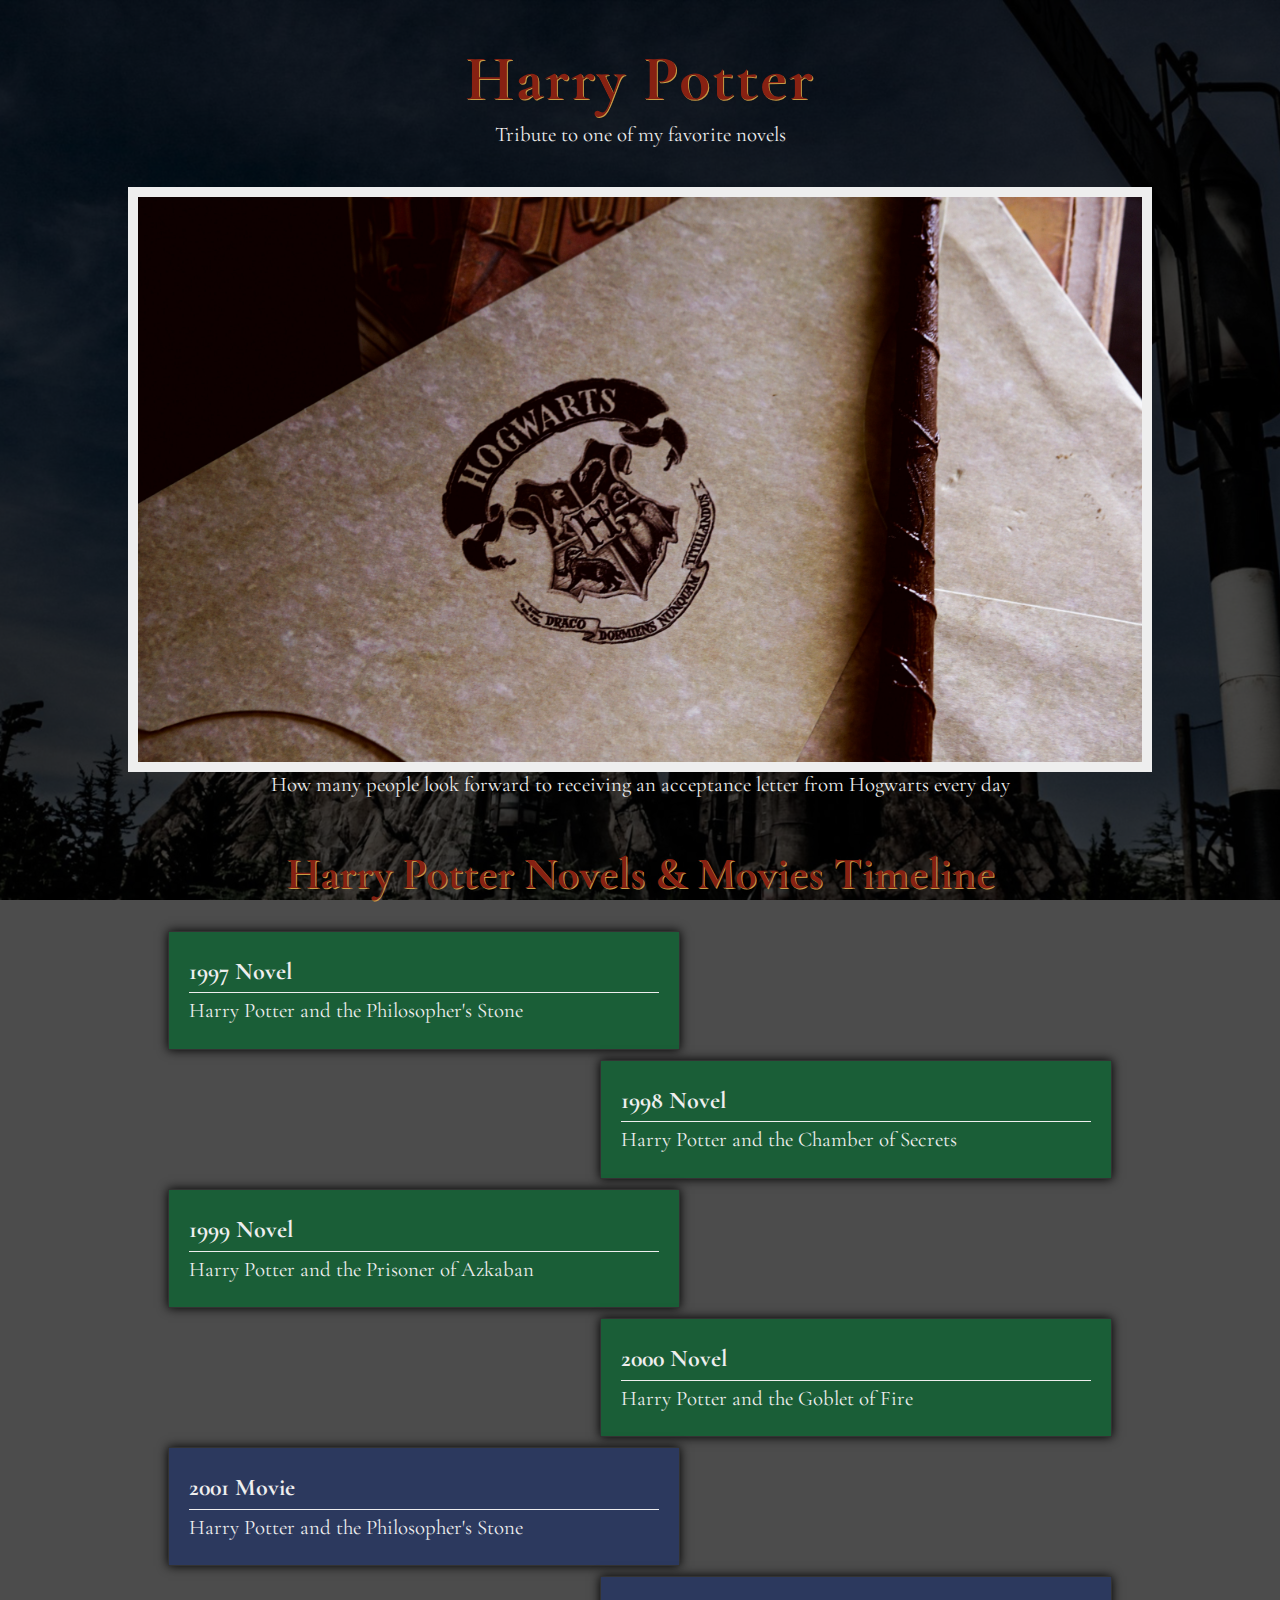
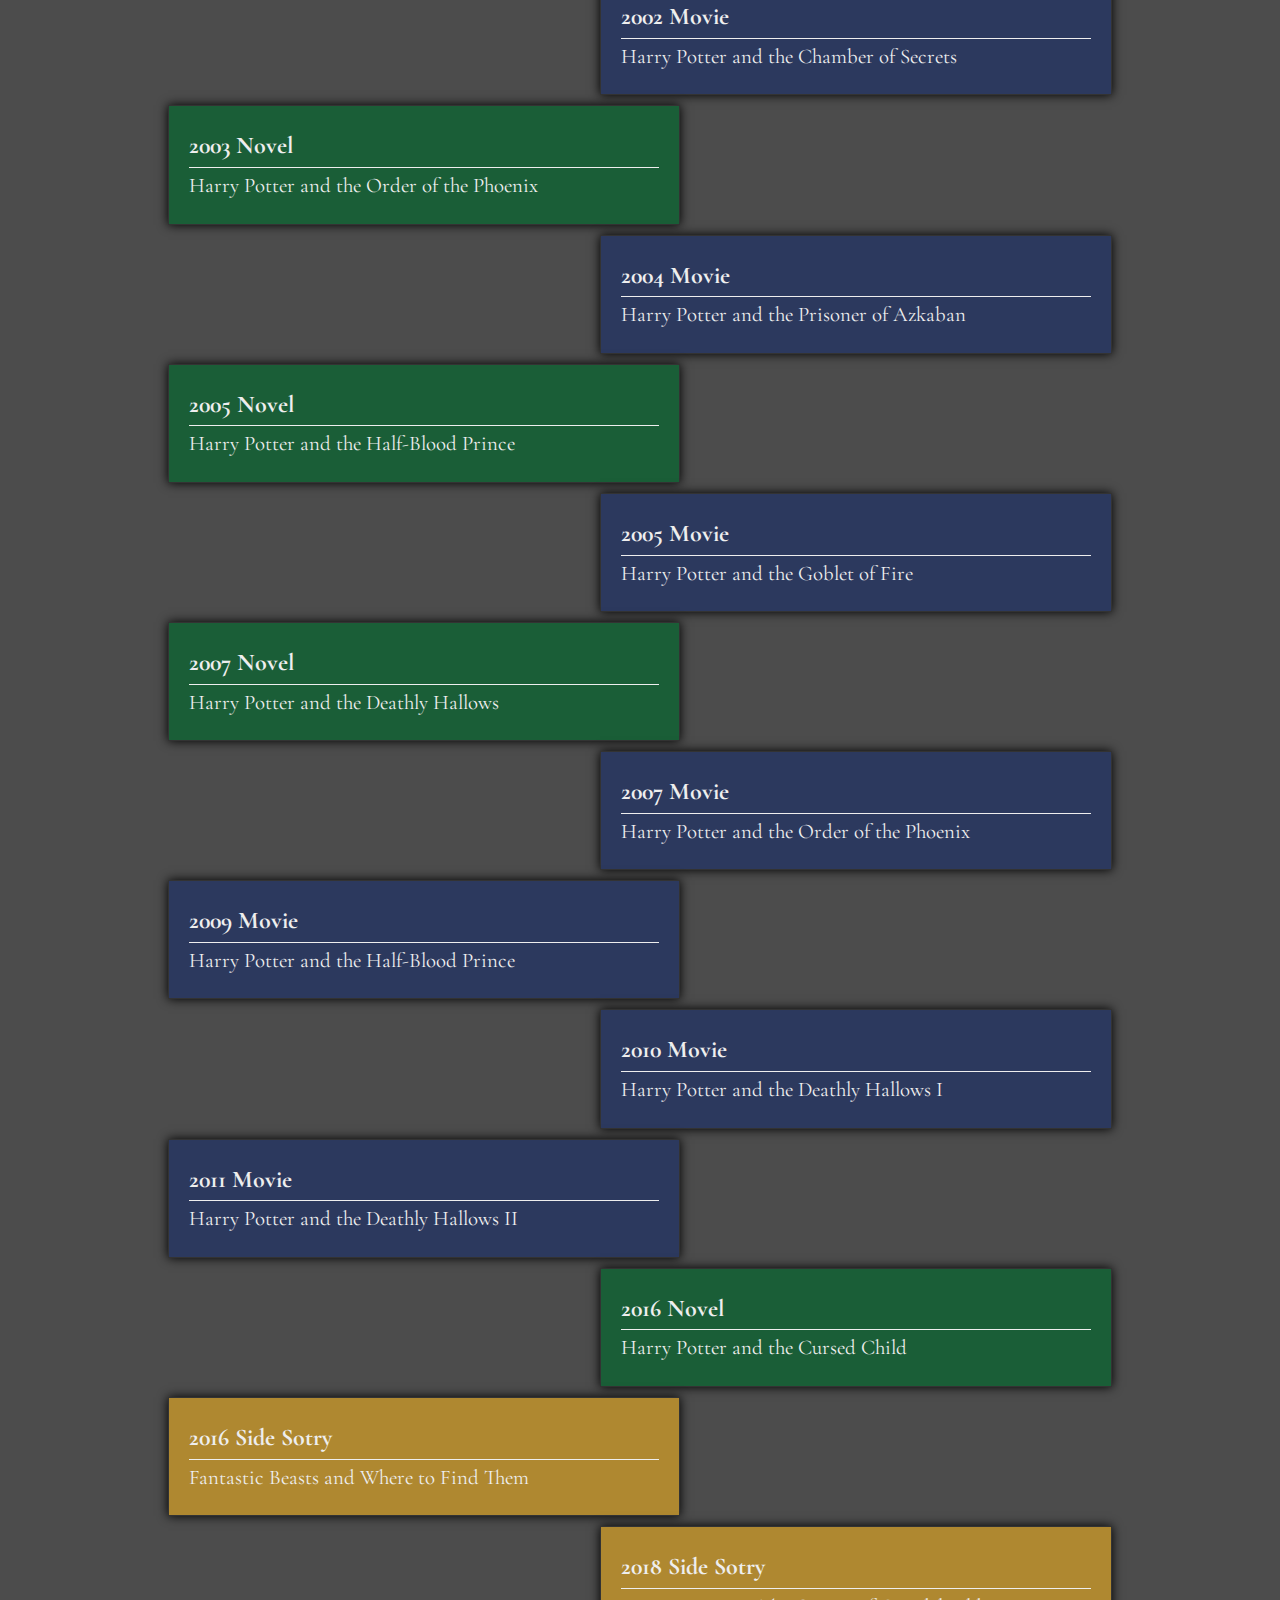
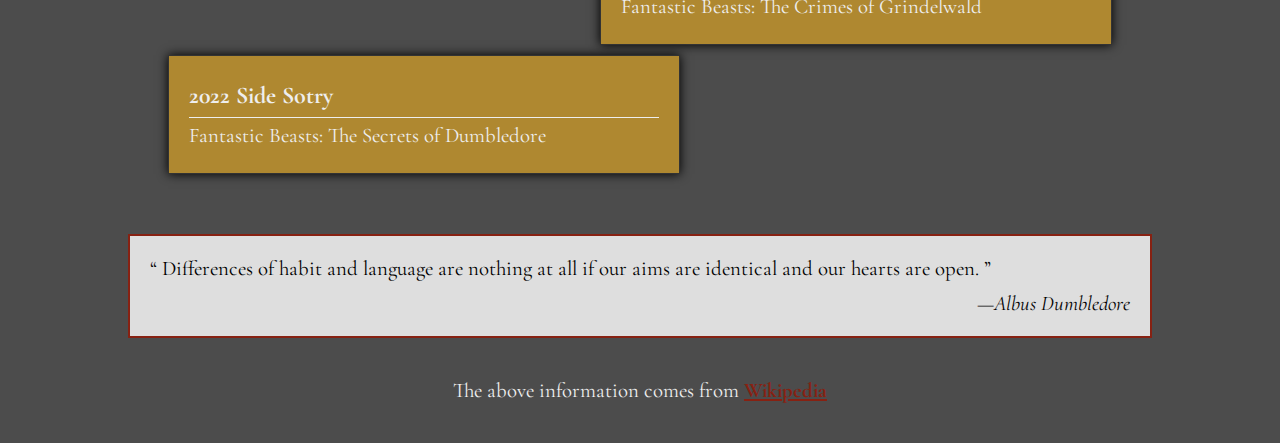
==== tribute-page/index.html @ a5c51480 "Add tribute page project" ====
<!DOCTYPE html>
<html lang="en">
  <head>
    <meta charset="UTF-8" />
    <meta http-equiv="X-UA-Compatible" content="IE=edge" />
    <meta name="viewport" content="width=device-width, initial-scale=1.0" />
    <title>Tribute Page | Harry Potter</title>
    <link rel="stylesheet" href="style.css" />
  </head>
  <body>
    <!-- Main element id=main -->
    <main id="main">
      <!-- h1 id=title -->
      <div class="title-box">
        <h1 id="title">Harry Potter</h1>
        <p>Tribute to one of my favorite novels</p>
      </div>
      <!-- figure or div with id=img-div -->
      <figure id="img-div">
        <!-- #img-div have img element id=image should use max-width and height resize and need be center-->
        <img
          src="./resource/figure-img.jpg"
          alt="Hogwarts Admission Letter"
          id="image"
        />
        <!-- #img-div have caption id=img-caption -->
        <figcaption id="img-caption">
          How many people look forward to receiving an acceptance letter from
          Hogwarts every day
        </figcaption>
      </figure>
      <section id="tribute-info">
        <!-- describing the subject of the tribute page id=tribute-info -->
        <h2>Harry Potter Novels & Movies Timeline</h2>
        <ul class="timeline">
          <li class="novels">
            <strong>1997 Novel</strong> Harry Potter and the Philosopher's Stone
          </li>
          <li class="novels">
            <strong>1998 Novel</strong> Harry Potter and the Chamber of Secrets
          </li>
          <li class="novels">
            <strong>1999 Novel</strong> Harry Potter and the Prisoner of Azkaban
          </li>
          <li class="novels">
            <strong>2000 Novel</strong> Harry Potter and the Goblet of Fire
          </li>
          <li class="movies">
            <strong>2001 Movie</strong> Harry Potter and the Philosopher's Stone
          </li>
          <li class="movies">
            <strong>2002 Movie</strong> Harry Potter and the Chamber of Secrets
          </li>
          <li class="novels">
            <strong>2003 Novel</strong> Harry Potter and the Order of the
            Phoenix
          </li>
          <li class="movies">
            <strong>2004 Movie</strong> Harry Potter and the Prisoner of Azkaban
          </li>
          <li class="novels">
            <strong>2005 Novel</strong> Harry Potter and the Half-Blood Prince
          </li>
          <li class="movies">
            <strong>2005 Movie</strong> Harry Potter and the Goblet of Fire
          </li>
          <li class="novels">
            <strong>2007 Novel</strong> Harry Potter and the Deathly Hallows
          </li>
          <li class="movies">
            <strong>2007 Movie</strong> Harry Potter and the Order of the
            Phoenix
          </li>
          <li class="movies">
            <strong>2009 Movie</strong> Harry Potter and the Half-Blood Prince
          </li>
          <li class="movies">
            <strong>2010 Movie</strong> Harry Potter and the Deathly Hallows I
          </li>
          <li class="movies">
            <strong>2011 Movie</strong> Harry Potter and the Deathly Hallows II
          </li>
          <li class="novels">
            <strong>2016 Novel</strong> Harry Potter and the Cursed Child
          </li>
          <li class="side-story">
            <strong>2016 Side Sotry</strong> Fantastic Beasts and Where to Find
            Them
          </li>
          <li class="side-story">
            <strong>2018 Side Sotry</strong> Fantastic Beasts: The Crimes of
            Grindelwald
          </li>
          <li class="side-story">
            <strong>2022 Side Sotry</strong> Fantastic Beasts: The Secrets of
            Dumbledore
          </li>
        </ul>
      </section>
      <div>
        <blockquote
          cite="https://www.adaymag.com/2017/12/24/quotes-from-harry-potter.html"
          id="tribute-quote"
        >
          <p>
            “ Differences of habit and language are nothing at all if our aims
            are identical and our hearts are open. ”
          </p>
          <cite>—Albus Dumbledore</cite>
        </blockquote>
        <div>
          <!-- additional information about the subject of the tribute page id=tribute-link target=_blank-->
          <p>
            The above information comes from
            <a
              href="https://en.wikipedia.org/wiki/Harry_Potter"
              id="tribute-link"
              target="_blank"
              >Wikipedia</a
            >
          </p>
        </div>
      </div>
    </main>
  </body>
</html>
---- tribute-page/style.css ----
@import url('https://fonts.googleapis.com/css2?family=Cormorant+Garamond:wght@400;600&display=swap');

* {
  margin: 0;
  padding: 0;
  list-style: none;
  box-sizing: border-box;
  font-family: 'Cormorant Garamond', serif;
}

body {
  background-color: rgba(0,0,0,0.7);
  background-image: url("./resource/background.jpg");
  background-size: cover;
  background-position: bottom center;
  background-repeat: no-repeat;
  background-attachment: fixed;
  background-blend-mode: multiply;
  color: #eee;

}

#main {
  width: 80%;
  margin: 40px auto;
  text-align: center;
}

#title {
  margin-bottom: 5px;
  font-size: 2.2rem;
  color: #872112;
  text-shadow: 1px 1px 0 #C69A44;
  letter-spacing: 2px;
}

.title-box p {
  margin-bottom: 40px;
}


#img-div {
  margin: auto;
}

img {
  display: block;
  max-width: 100%;
  border: 10px solid #eee;
}


#tribute-info {
  margin: 50px 0;
}

#tribute-info h2 {
  margin: 30px 0;
  font-size: 2rem;
  color: #872112;
  text-shadow: 1px 1px 0 #C69A44;
}

#tribute-info ul {
  text-align: left;
  margin: auto;
}

#tribute-info li {
  line-height: 1.7;
  padding: 20px 5px;
  margin-bottom: 10px;
  border: 1px solid #333;
  box-shadow: 0 0 10px #000;
}

#tribute-info strong {
  color: #eee;
  display: block;
  font-size: 1.1rem;
  border-bottom: 1px solid #eee;
}

#tribute-info .novels {
  background-color: rgba(21, 96, 53,.9);
}

#tribute-info .movies {
  background-color: rgba(41, 55, 97,.9);
  
}

#tribute-info .side-story {
  background-color: rgba(186, 143, 45,.9);
}

#tribute-quote {
  display: flex;
  flex-direction: column;
  margin-bottom: 40px;
  padding: 20px;
  background-color: rgba(238, 238, 238,.9);
  color: #000;
  border: 2px solid #872112;
}

#tribute-quote p {
  align-self: flex-start;
  margin-bottom: 10px;
}

#tribute-quote cite {
  align-self: flex-end;
}

#tribute-link {
  color: #872112;
  font-weight: bold;
}

#tribute-link:hover {
  color: #C69A44;
}

@media screen and (min-width: 768px) {
  body {
    font-size: 1.3rem;
  }

  #title {
    font-size: 4rem;
  }

  #tribute-info h2 {
    font-size: 2.8rem;
  }

  #tribute-info ul {
    display: flex;
    flex-direction: column;
  }

  #tribute-info strong {
    font-size: 1.5rem;
  }

  #tribute-info li {
    width: 50%;
    /* max-width: 500px; */
    margin: 0 40px 10px;
    position: relative;
    padding: 20px;
  }

  #tribute-info li:nth-child(even) {
    align-self: flex-end;
  }
}
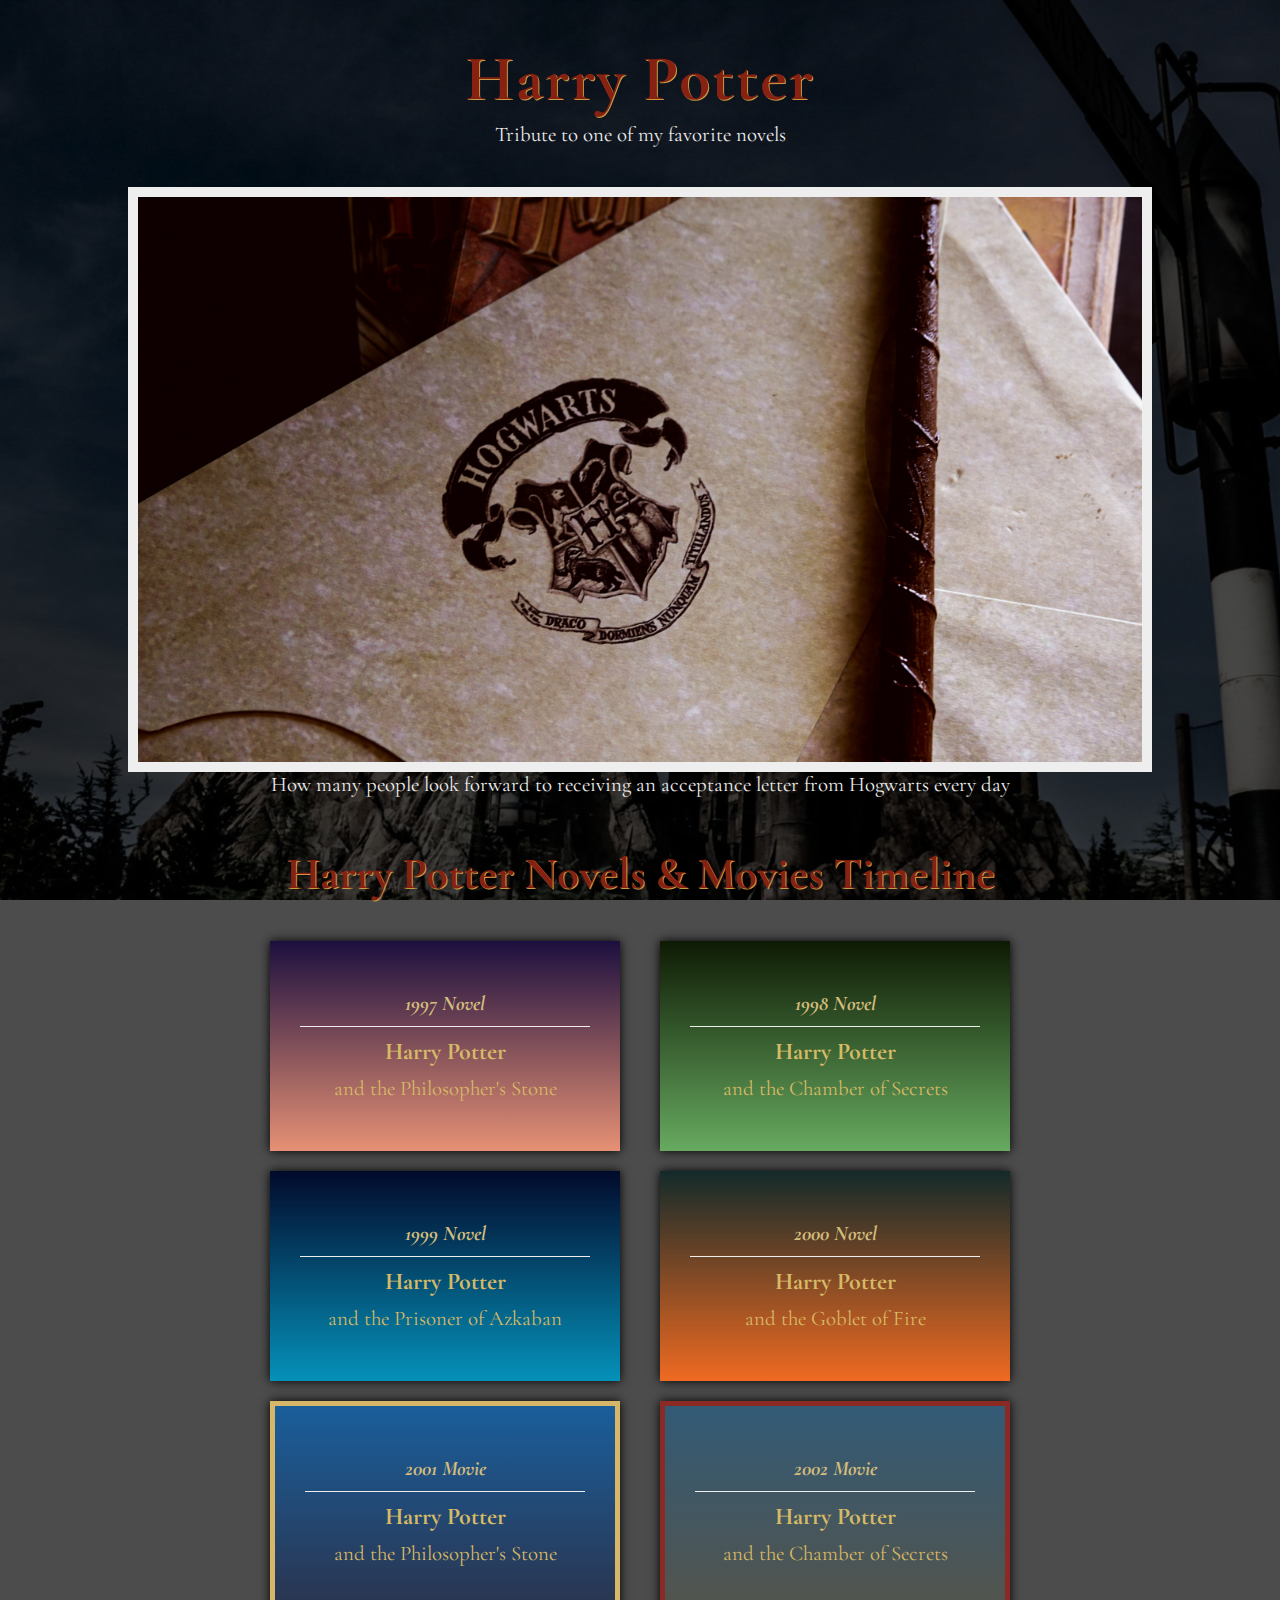
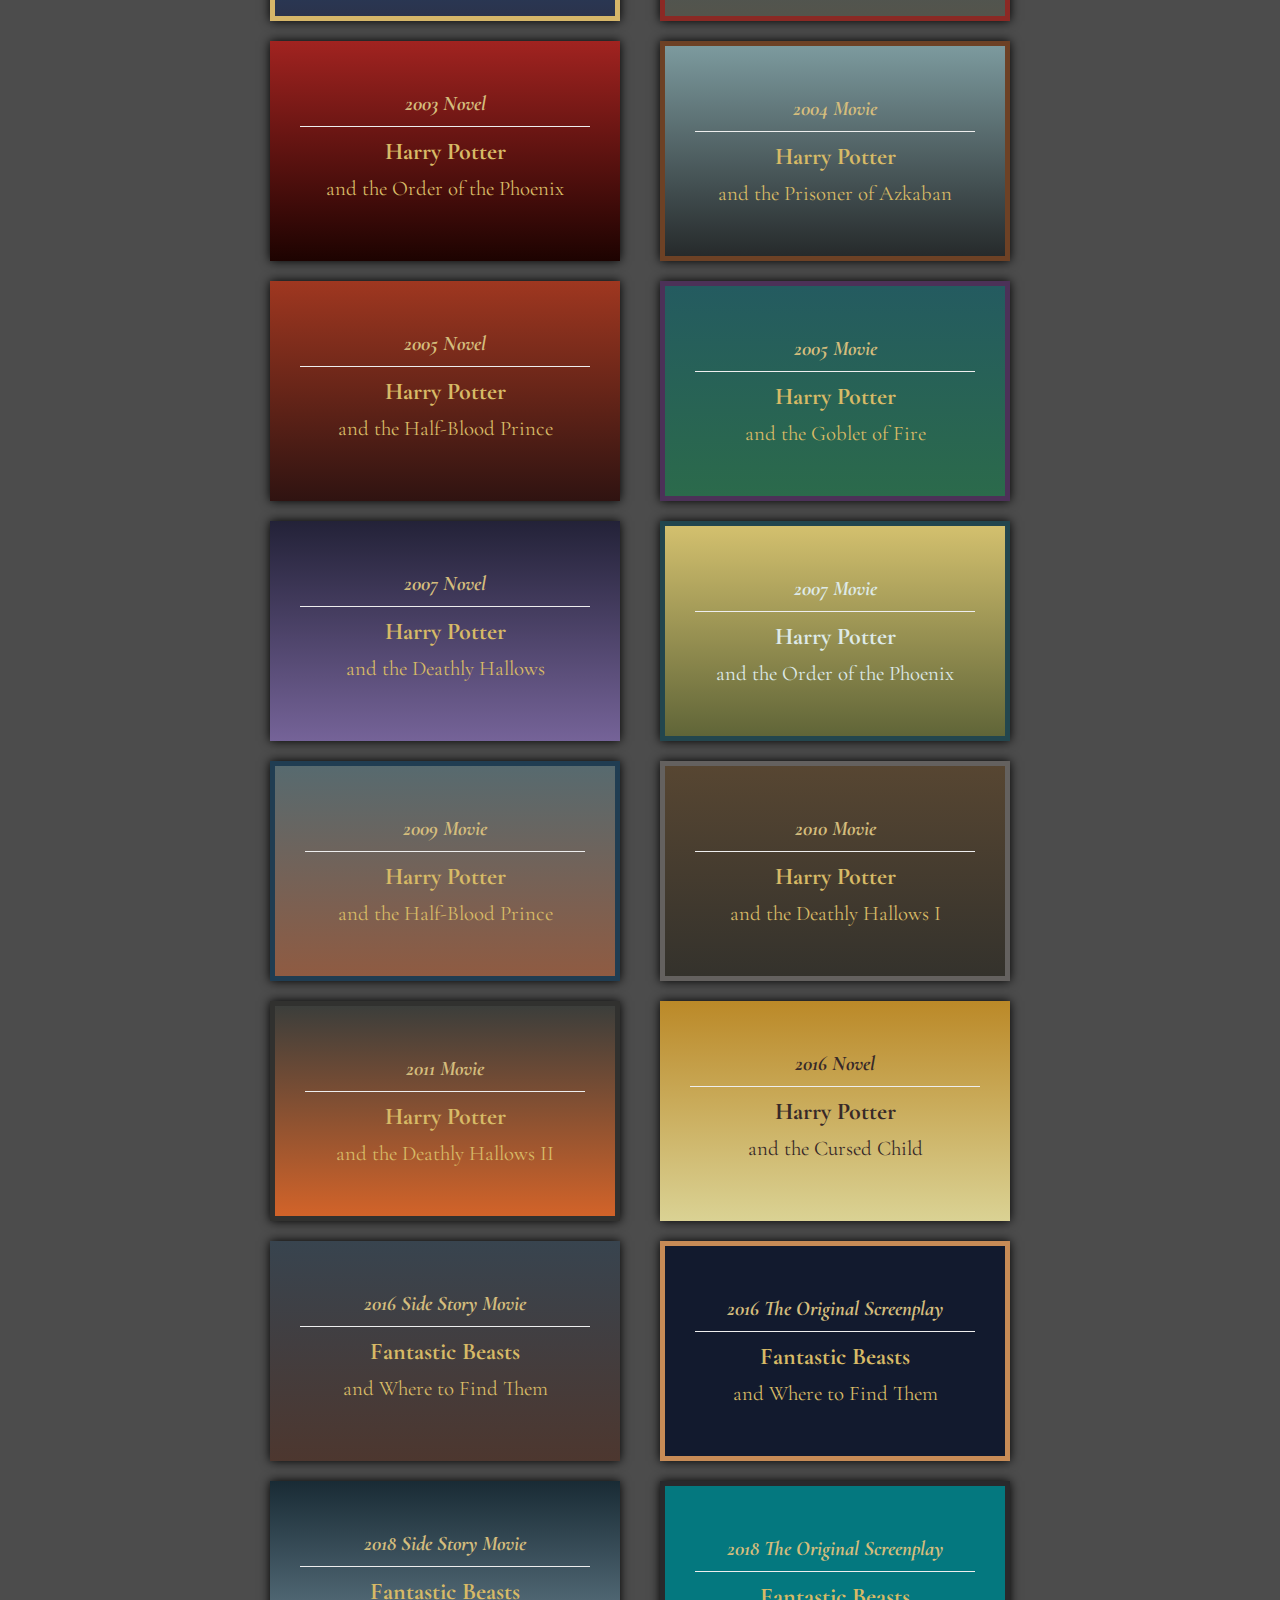
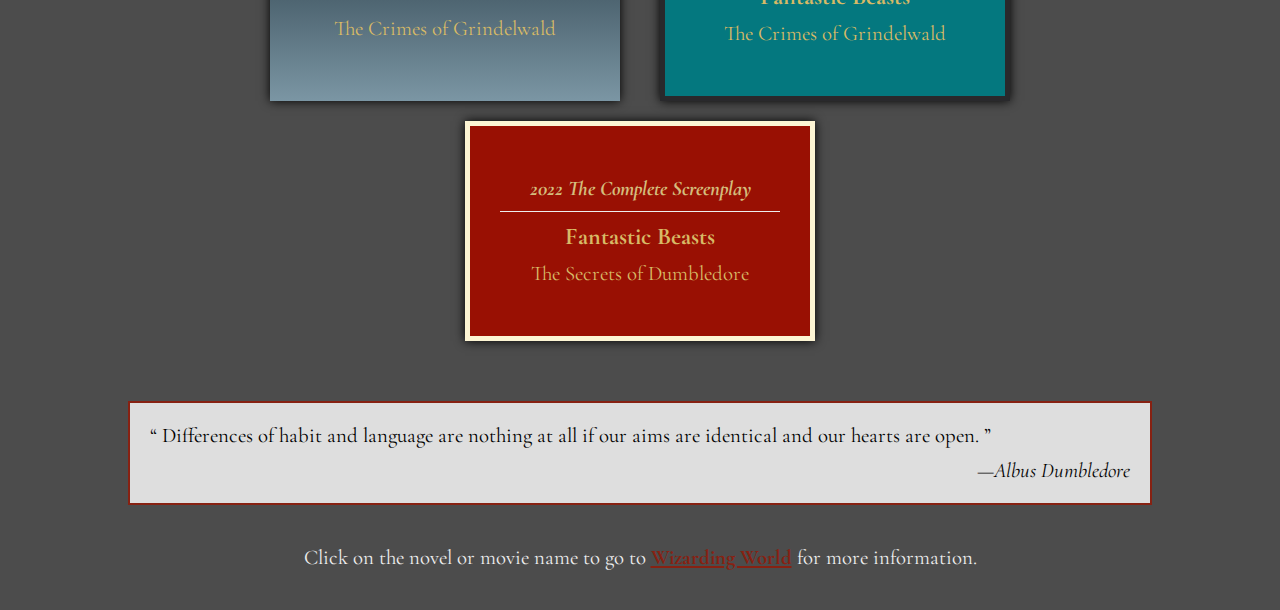
==== commit 73d77e7f: "Modify timeline layout and tag content" ====
--- a/tribute-page/index.html
+++ b/tribute-page/index.html
@@ -33,67 +33,172 @@
         <!-- describing the subject of the tribute page id=tribute-info -->
         <h2>Harry Potter Novels & Movies Timeline</h2>
         <ul class="timeline">
-          <li class="novels">
-            <strong>1997 Novel</strong> Harry Potter and the Philosopher's Stone
-          </li>
-          <li class="novels">
-            <strong>1998 Novel</strong> Harry Potter and the Chamber of Secrets
-          </li>
-          <li class="novels">
-            <strong>1999 Novel</strong> Harry Potter and the Prisoner of Azkaban
-          </li>
-          <li class="novels">
-            <strong>2000 Novel</strong> Harry Potter and the Goblet of Fire
-          </li>
-          <li class="movies">
-            <strong>2001 Movie</strong> Harry Potter and the Philosopher's Stone
-          </li>
-          <li class="movies">
-            <strong>2002 Movie</strong> Harry Potter and the Chamber of Secrets
-          </li>
-          <li class="novels">
-            <strong>2003 Novel</strong> Harry Potter and the Order of the
-            Phoenix
-          </li>
-          <li class="movies">
-            <strong>2004 Movie</strong> Harry Potter and the Prisoner of Azkaban
-          </li>
-          <li class="novels">
-            <strong>2005 Novel</strong> Harry Potter and the Half-Blood Prince
-          </li>
-          <li class="movies">
-            <strong>2005 Movie</strong> Harry Potter and the Goblet of Fire
-          </li>
-          <li class="novels">
-            <strong>2007 Novel</strong> Harry Potter and the Deathly Hallows
-          </li>
-          <li class="movies">
-            <strong>2007 Movie</strong> Harry Potter and the Order of the
-            Phoenix
-          </li>
-          <li class="movies">
-            <strong>2009 Movie</strong> Harry Potter and the Half-Blood Prince
-          </li>
-          <li class="movies">
-            <strong>2010 Movie</strong> Harry Potter and the Deathly Hallows I
-          </li>
-          <li class="movies">
-            <strong>2011 Movie</strong> Harry Potter and the Deathly Hallows II
-          </li>
-          <li class="novels">
-            <strong>2016 Novel</strong> Harry Potter and the Cursed Child
-          </li>
-          <li class="side-story">
-            <strong>2016 Side Sotry</strong> Fantastic Beasts and Where to Find
-            Them
-          </li>
-          <li class="side-story">
-            <strong>2018 Side Sotry</strong> Fantastic Beasts: The Crimes of
-            Grindelwald
-          </li>
-          <li class="side-story">
-            <strong>2022 Side Sotry</strong> Fantastic Beasts: The Secrets of
-            Dumbledore
+          <li>
+            <em>1997 Novel</em>
+            <a
+              href="https://www.wizardingworld.com/discover/books/harry-potter-and-the-philosophers-stone"
+              target="_blank"
+              ><strong>Harry Potter</strong> and the Philosopher's Stone
+            </a>
+          </li>
+          <li>
+            <em>1998 Novel</em>
+            <a
+              href="https://www.wizardingworld.com/discover/books/harry-potter-and-the-chamber-of-secrets"
+              target="_blank"
+              ><strong>Harry Potter</strong> and the Chamber of Secrets
+            </a>
+          </li>
+          <li>
+            <em>1999 Novel</em>
+            <a
+              href="https://www.wizardingworld.com/discover/books/harry-potter-and-the-prisoner-of-azkaban"
+              target="_blank"
+              ><strong>Harry Potter</strong> and the Prisoner of Azkaban
+            </a>
+          </li>
+          <li>
+            <em>2000 Novel</em>
+            <a
+              href="https://www.wizardingworld.com/discover/books/harry-potter-and-the-goblet-of-fire"
+              target="_blank"
+              ><strong>Harry Potter</strong> and the Goblet of Fire
+            </a>
+          </li>
+          <li>
+            <em>2001 Movie</em>
+            <a
+              href="https://www.wizardingworld.com/discover/films/harry-potter-and-the-philosophers-stone"
+              target="_blank"
+              ><strong>Harry Potter</strong> and the Philosopher's Stone
+            </a>
+          </li>
+          <li>
+            <em>2002 Movie</em>
+            <a
+              href="https://www.wizardingworld.com/discover/films/harry-potter-and-the-chamber-of-secrets"
+              target="_blank"
+              ><strong>Harry Potter</strong> and the Chamber of Secrets
+            </a>
+          </li>
+          <li>
+            <em>2003 Novel</em>
+            <a
+              href="https://www.wizardingworld.com/discover/books/harry-potter-and-the-order-of-the-phoenix"
+              target="_blank"
+              ><strong>Harry Potter</strong> and the Order of the Phoenix
+            </a>
+          </li>
+          <li>
+            <em>2004 Movie</em>
+            <a
+              href="https://www.wizardingworld.com/discover/films/harry-potter-and-the-prisoner-of-azkaban"
+              target="_blank"
+              ><strong>Harry Potter</strong> and the Prisoner of Azkaban
+            </a>
+          </li>
+          <li>
+            <em>2005 Novel</em>
+            <a
+              href="https://www.wizardingworld.com/discover/books/harry-potter-and-the-half-blood-prince"
+              target="_blank"
+              ><strong>Harry Potter</strong> and the Half-Blood Prince
+            </a>
+          </li>
+          <li>
+            <em>2005 Movie</em>
+            <a
+              href="https://www.wizardingworld.com/discover/films/harry-potter-and-the-goblet-of-fire"
+              target="_blank"
+              ><strong>Harry Potter</strong> and the Goblet of Fire
+            </a>
+          </li>
+          <li>
+            <em>2007 Novel</em>
+            <a
+              href="https://www.wizardingworld.com/discover/books/harry-potter-and-the-deathly-hallows"
+              target="_blank"
+              ><strong>Harry Potter</strong> and the Deathly Hallows
+            </a>
+          </li>
+          <li>
+            <em>2007 Movie</em>
+            <a
+              href="https://www.wizardingworld.com/discover/films/harry-potter-and-the-order-of-the-phoenix"
+              target="_blank"
+              ><strong>Harry Potter</strong> and the Order of the Phoenix
+            </a>
+          </li>
+          <li>
+            <em>2009 Movie</em>
+            <a
+              href="https://www.wizardingworld.com/discover/films/harry-potter-and-the-half-blood-prince"
+              target="_blank"
+              ><strong>Harry Potter</strong> and the Half-Blood Prince
+            </a>
+          </li>
+          <li>
+            <em>2010 Movie</em>
+            <a
+              href="https://www.wizardingworld.com/discover/films/harry-potter-and-the-deathly-hallows-part-1"
+              target="_blank"
+              ><strong>Harry Potter</strong> and the Deathly Hallows I
+            </a>
+          </li>
+          <li>
+            <em>2011 Movie</em>
+            <a
+              href="https://www.wizardingworld.com/discover/films/harry-potter-and-the-deathly-hallows-part-2"
+              target="_blank"
+              ><strong>Harry Potter</strong> and the Deathly Hallows II
+            </a>
+          </li>
+          <li>
+            <em>2016 Novel</em>
+            <a
+              href="https://www.wizardingworld.com/discover/books/harry-potter-and-the-cursed-child-parts-one-and-two-screenplay"
+              target="_blank"
+              ><strong>Harry Potter</strong> and the Cursed Child
+            </a>
+          </li>
+          <li>
+            <em>2016 Side Story Movie</em>
+            <a
+              href="https://www.wizardingworld.com/discover/films/fantastic-beasts-and-where-to-find-them"
+              target="_blank"
+              ><strong>Fantastic Beasts</strong> and Where to Find Them
+            </a>
+          </li>
+          <li>
+            <em>2016 The Original Screenplay</em>
+            <a
+              href="https://www.wizardingworld.com/discover/books/fantastic-beasts-and-where-to-find-them-screenplay"
+              target="_blank"
+              ><strong>Fantastic Beasts</strong> and Where to Find Them
+            </a>
+          </li>
+          <li>
+            <em>2018 Side Story Movie</em>
+            <a
+              href="https://www.wizardingworld.com/discover/films/fantastic-beasts-the-crimes-of-grindelwald"
+              target="_blank"
+              ><strong>Fantastic Beasts</strong> The Crimes of Grindelwald
+            </a>
+          </li>
+          <li>
+            <em>2018 The Original Screenplay</em>
+            <a
+              href="https://www.wizardingworld.com/discover/books/fantastic-beasts-the-crimes-of-grindelwald"
+              target="_blank"
+              ><strong>Fantastic Beasts</strong> The Crimes of Grindelwald
+            </a>
+          </li>
+          <li>
+            <em>2022 The Complete Screenplay</em>
+            <a
+              href="https://www.wizardingworld.com/discover/books/fantastic-beasts-the-secrets-of-dumbledore"
+              ><strong>Fantastic Beasts</strong> The Secrets of Dumbledore
+            </a>
           </li>
         </ul>
       </section>
@@ -111,13 +216,14 @@
         <div>
           <!-- additional information about the subject of the tribute page id=tribute-link target=_blank-->
           <p>
-            The above information comes from
-            <a
-              href="https://en.wikipedia.org/wiki/Harry_Potter"
+            Click on the novel or movie name to go to
+            <a
+              href="https://www.wizardingworld.com/"
               id="tribute-link"
               target="_blank"
-              >Wikipedia</a
+              >Wizarding World</a
             >
+            for more information.
           </p>
         </div>
       </div>
--- a/tribute-page/style.css
+++ b/tribute-page/style.css
@@ -38,7 +38,6 @@
   margin-bottom: 40px;
 }
 
-
 #img-div {
   margin: auto;
 }
@@ -48,7 +47,6 @@
   max-width: 100%;
   border: 10px solid #eee;
 }
-
 
 #tribute-info {
   margin: 50px 0;
@@ -62,36 +60,151 @@
 }
 
 #tribute-info ul {
-  text-align: left;
   margin: auto;
+  display: flex;
+  flex-wrap: wrap;
+  justify-content: center;
 }
 
 #tribute-info li {
-  line-height: 1.7;
-  padding: 20px 5px;
+  width: 350px;
+  padding: 50px 30px;
+  margin: 10px 20px;
+  background-color: #fff;
+  color: #d4bd7d;
+  box-shadow: 0 0 10px #000;
+  transform: scale(1);
+  transition: 0.7s;
+}
+
+#tribute-info li:hover {
+  transform: scale(1.1);
+}
+
+#tribute-info em {
+  display: block;
+  padding-bottom: 10px;
   margin-bottom: 10px;
-  border: 1px solid #333;
-  box-shadow: 0 0 10px #000;
+  font-weight: bold;
+  border-bottom: 1px solid #eee;
+}
+
+#tribute-info a {
+  text-decoration: none;
+  color: #D7BA66;
 }
 
 #tribute-info strong {
-  color: #eee;
   display: block;
-  font-size: 1.1rem;
-  border-bottom: 1px solid #eee;
-}
-
-#tribute-info .novels {
-  background-color: rgba(21, 96, 53,.9);
-}
-
-#tribute-info .movies {
-  background-color: rgba(41, 55, 97,.9);
-  
-}
-
-#tribute-info .side-story {
-  background-color: rgba(186, 143, 45,.9);
+  padding-bottom: 10px;
+  font-size: 1.5rem;
+}
+
+#tribute-info li:first-child {
+  background: linear-gradient(to bottom, #1C0F3F, #E69174);
+}
+
+#tribute-info li:nth-child(2) {
+  background: linear-gradient(to bottom, #0E1A04, #67AA60);
+}
+
+#tribute-info li:nth-child(3) {
+  background: linear-gradient(to bottom, #020A2B,#0591B9);
+}
+
+#tribute-info li:nth-child(4) {
+  background: linear-gradient(to bottom, #132A2A, #EF6A21);
+}
+
+#tribute-info li:nth-child(5) {
+  border: 5px solid #D6B669;
+  background: linear-gradient(to bottom, #1A5E9B,#2B334C);
+}
+
+#tribute-info li:nth-child(6) {
+  border: 5px solid #8B2924;
+  background: linear-gradient(to bottom,#325A76, #54544B);
+}
+
+#tribute-info li:nth-child(7) {
+  background: linear-gradient(to bottom, #A12320, #1D0301);
+}
+
+#tribute-info li:nth-child(8) {
+  border: 5px solid #6D4125;
+  background: linear-gradient(to bottom, #7C9A9E, #262A2B);
+}
+
+#tribute-info li:nth-child(9) {
+  background: linear-gradient(to bottom, #9F3720, #2F1311);
+}
+
+#tribute-info li:nth-child(10) {
+  border: 5px solid #4C3158;
+  background: linear-gradient(to bottom, #245B60, #2B6A4B);
+}
+
+#tribute-info li:nth-child(11) {
+  background: linear-gradient(to bottom, #232238, #756398);
+}
+
+#tribute-info li:nth-child(12) {
+  border: 5px solid #23464E;
+  background: linear-gradient(to bottom, #D3C06E, #606538);
+  color: #DEEAE8;
+}
+
+#tribute-info li:nth-child(12) a{
+  color: #DEEAE8;
+}
+
+#tribute-info li:nth-child(13) {
+  border: 5px solid #203D52;
+  background: linear-gradient(to bottom, #576A6F, #8F5B42);
+}
+
+#tribute-info li:nth-child(14) {
+  border: 5px solid #64615F;
+  background: linear-gradient(to bottom,#574632, #34322C);
+}
+
+
+#tribute-info li:nth-child(15) {
+  border: 5px solid #31312F;
+  background: linear-gradient(to bottom,#3C3E3B, #D26329);
+}
+
+#tribute-info li:nth-child(16) {
+  background: linear-gradient(to bottom, #BB8928, #DAD294);
+  color: #372928;
+}
+
+#tribute-info li:nth-child(16) a{
+  color: #372928;
+}
+
+#tribute-info li:nth-child(17) {
+  background: linear-gradient(to bottom, #38444F,#4D372F);
+}
+
+#tribute-info li:nth-child(18) {
+  border: 5px solid #C78B56;
+  background-color: #121A2E;
+}
+
+#tribute-info li:nth-child(19) {
+  background: linear-gradient(to bottom, #192B35,#7B96A4);
+}
+
+#tribute-info li:nth-child(20) {
+  border: 5px solid #29292C;
+  background-color: #04787F;
+}
+
+
+#tribute-info li:last-child {
+  border: 5px solid #FDF5D4;
+  background-color: #991003;
 }
 
 #tribute-quote {
@@ -134,25 +247,4 @@
   #tribute-info h2 {
     font-size: 2.8rem;
   }
-
-  #tribute-info ul {
-    display: flex;
-    flex-direction: column;
-  }
-
-  #tribute-info strong {
-    font-size: 1.5rem;
-  }
-
-  #tribute-info li {
-    width: 50%;
-    /* max-width: 500px; */
-    margin: 0 40px 10px;
-    position: relative;
-    padding: 20px;
-  }
-
-  #tribute-info li:nth-child(even) {
-    align-self: flex-end;
-  }
-}
+}
